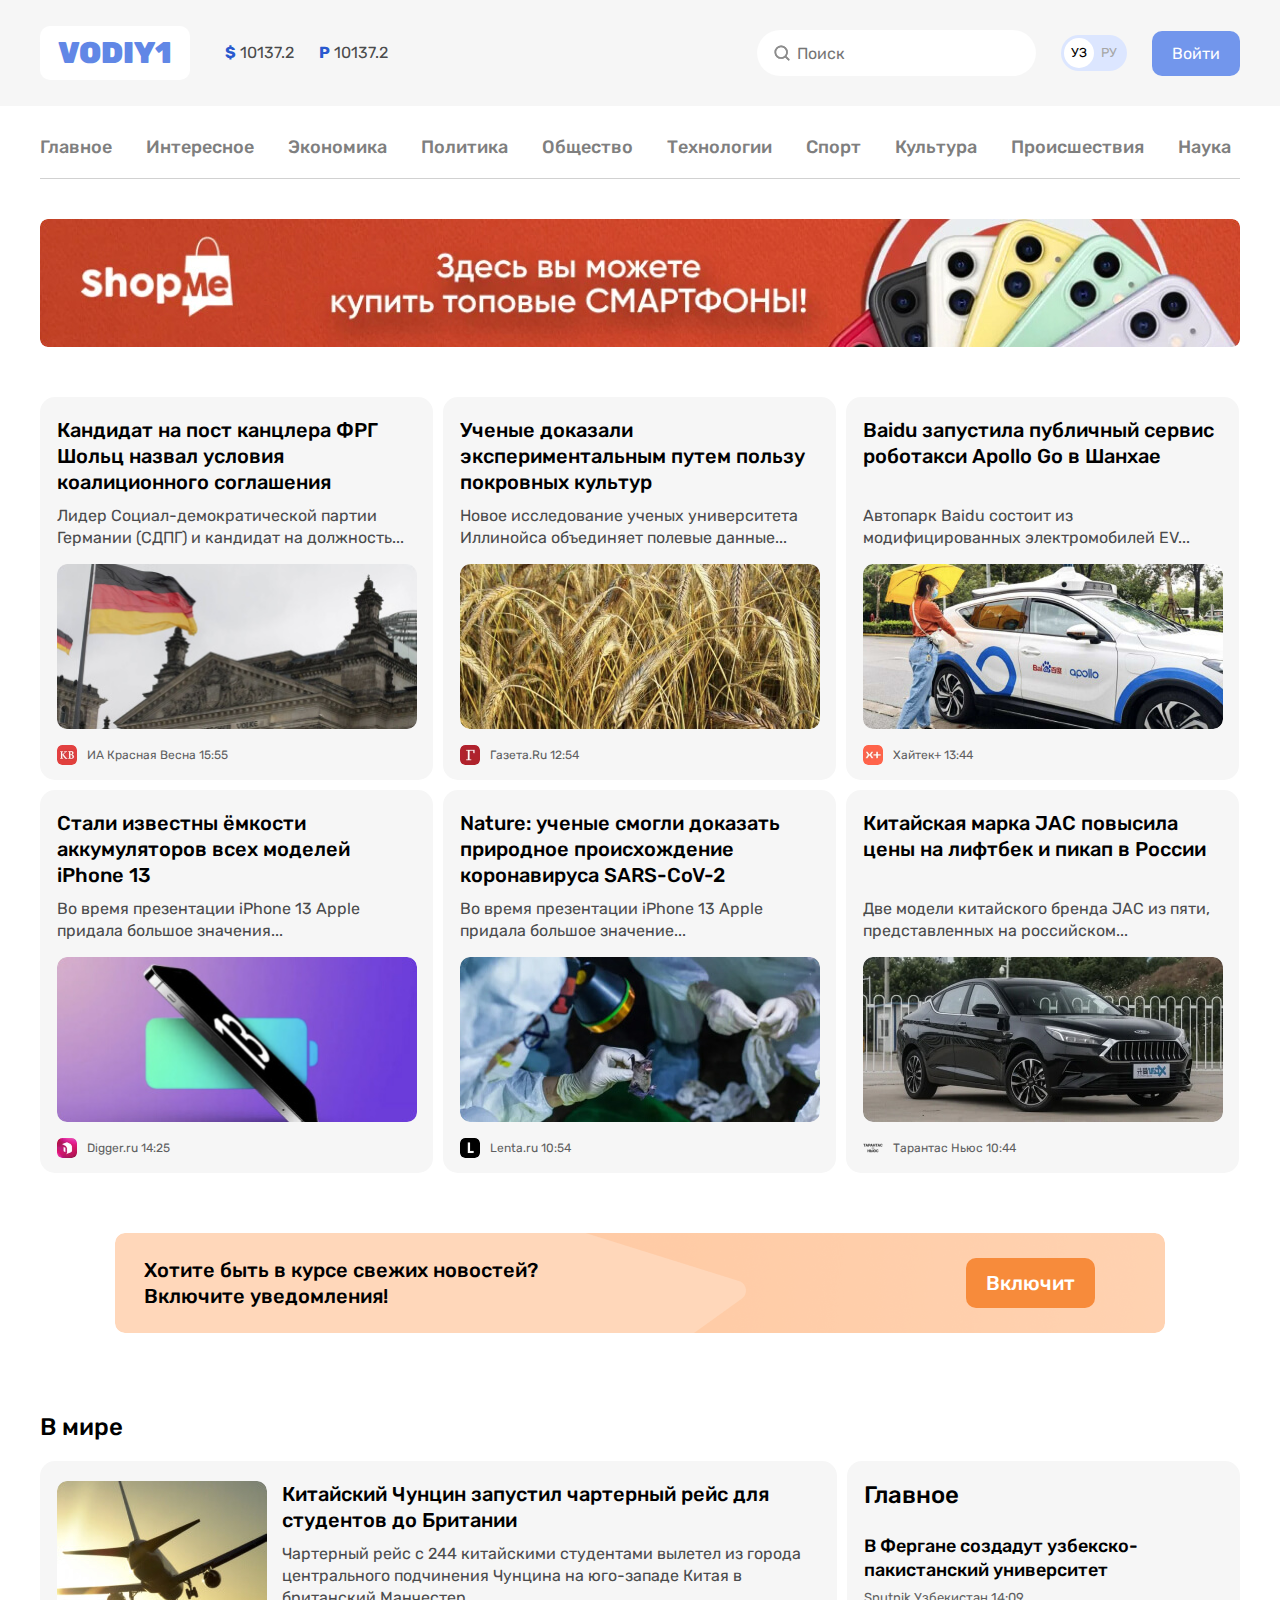
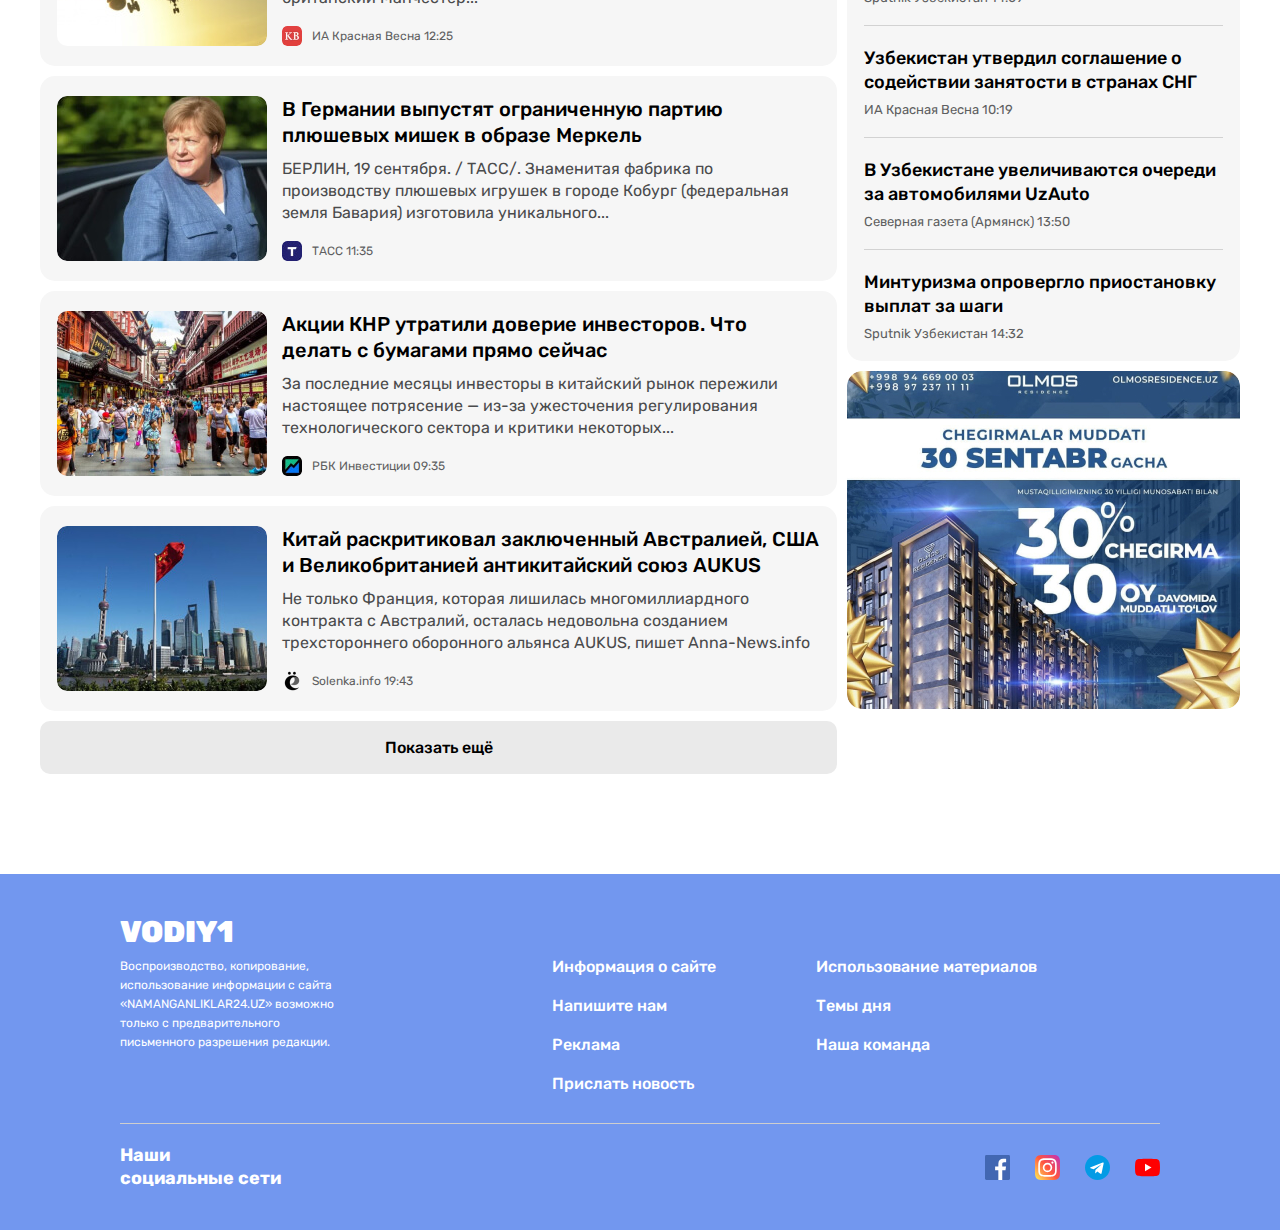
==== index.html @ a730995f "initil commit" ====
<!DOCTYPE html>
<html lang="ru">
<head>
  <meta charset="UTF-8">
  <meta http-equiv="X-UA-Compatible" content="IE=edge">
  <meta name="viewport" content="width=device-width, initial-scale=1.0">
  <title>Namanganliklar 24</title>

  <link rel="preconnect" href="https://fonts.googleapis.com">
  <link rel="preconnect" href="https://fonts.gstatic.com" crossorigin>
  <link href="https://fonts.googleapis.com/css2?family=Rubik:wght@400;500;700&display=swap" rel="stylesheet">

  <link rel="stylesheet" href="css/normalize.css">
  <link rel="stylesheet" href="css/main.css">
</head>
<body>

  <header class="sayt-header">
    <div class="sayt-header-top">
      <div class=" sayt-header-top-container container">
        <a class="header-logo-img" href="index.html">
          <h2 class="logo-text">V24</h2>
          <!-- <picture>
            <source srcset="https://picsum.photos/200/200" media="(min-width: 600px)">
            <img class="logo-img" src="images/logo.svg" alt="logo" width="264" height="28">
          </picture> -->
          <span class="logo-img">vodiy1</span>
          <!-- <img class="logo-img" src="images/logo.svg" alt="logo" width="264" height="28"> -->
        </a>
        <ul class="currens-rates">
          <li class="currency-rates-item">
            <b class="currens-rates-type">$</b>
            <span class="currens-rates-value">10137.2</span>
          </li>
          <li class="currency-rates-item">
            <b class="currens-rates-type">P</b>
            <span class="currens-rates-value">10137.2</span>
          </li>
        </ul>
        <!-- global-form -->
        <form class="global-search-form" action="https://echo.htmlacademy">
          <input class="global-search-form-input" type="search" name="search" placeholder="Поиск" aria-label="Поиск" required>
        </form>
        <!-- GLOBALSEARCH FORM -->
        <div class="lang-toggle">
          <a class="lang-toggle-link lang-toggle-link-active" href="#">УЗ</a>
          <a class="lang-toggle-link" href="#">РУ</a>
        </div>
        <a class="button button-primary" href="#" target="_blank">Войти</a>
        <button class="open-button js-open-button" type="button">
          <img class="menu-button" src="./images/menu-burger.svg" alt="icon menu-burger">
        </button>
      </div>
    </div>


    <div class="container">
      <!-- SITENAV -->
      <nav class="stenav">
        <ul class="sitenav-list">
          <li class="sitenav-item"><a class="sitenav-link" href="index.html">Главное</a></li>
          <li class="sitenav-item"><a class="sitenav-link" href="block.html">Интересное</a></li>
          <li class="sitenav-item"><a class="sitenav-link" href="block.html">Экономика</a></li>
          <li class="sitenav-item"><a class="sitenav-link" href="block.html">Политика</a></li>
          <li class="sitenav-item"><a class="sitenav-link" href="block.html">Общество</a></li>
          <li class="sitenav-item"><a class="sitenav-link" href="block.html">Технологии</a></li>
          <li class="sitenav-item"><a class="sitenav-link" href="block.html">Спорт</a></li>
          <li class="sitenav-item"><a class="sitenav-link" href="block.html">Культура</a></li>
          <li class="sitenav-item"><a class="sitenav-link" href="block.html">Происшествия</a></li>
          <li class="sitenav-item"><a class="sitenav-link" href="block.html">Наука</a></li>
        </ul>
      </nav>
      <aside class="site-header-banner">
        <a class="site-header-banner-link" href="#">
          <img class="site-header-banner-img" src="images/optimize1.jpg" alt="#" width="1200" height="128" srcset="images/optimize1.jpg 1x, images/optimize2.jpg 2x">
        </a>
      </aside>
    </div>
  </header>

  <main class="main-content">
    <div class="container">
      <!-- <h1>Namanganlilar 24</h1> -->

      <!-- TOP NEWS -->
      <section class="top-news">
        <div class="news-grid">
          <article class="news-grid-item article-card">
            <h3 class="article-card-title">
              <a href="" class="article-card-link">
                Кандидат на пост канцлера ФРГ Шольц назвал условия коалиционного соглашения
              </a>
            </h3>
            <p class="article-card-text">Лидер Социал-демократической партии Германии (СДПГ) и кандидат на должность...</p>
            <img class="article-card-img" src="images/bayroq.jpg" alt="bayroq" width="369" height="165" srcset="images/bayroq.jpg 1x, images/bayroq2x.jpg 2x">
            <footer class="article-card-footer">
              <img class="article-card-source-icon" src="images/kb.svg" alt="icon" width="20" height="20" srcset="images/kb.svg 1x, images/kb2x.svg 2x">
              <div class="article-card-source-time">
                <span class="article-card-source">ИА Красная Весна</span>
                <time datetime="2022-03-11T17:00">15:55</time>
              </div>
            </footer>
          </article>
          <article class="news-grid-item article-card">
            <h3 class="article-card-title">
              <a href="" class="article-card-link">
                Ученые доказали экспериментальным путем пользу покровных культур
              </a>
            </h3>
            <p class="article-card-text">Новое исследование ученых университета Иллинойса объединяет полевые данные... </p>
            <img class="article-card-img" src="images/bug'doy.jpg" alt=" " width="369" height="165" srcset="images/bug'doy.jpg 1x, images/bug'doy2x.jpg 2x">
            <footer class="article-card-footer">
              <img class="article-card-source-icon" src="images/g.svg" alt="icon" width="20" height="20" srcset="images/g.svg 1x, images/g2x.svg 2x">
              <div class="article-card-source-time">
                <span class="article-card-source">Газета.Ru</span>
                <time datetime="2022-03-11T17:00">12:54</time>
              </div>
            </footer>
          </article>
          <article class="news-grid-item article-card">
            <h3 class="article-card-title">
              <a href="" class="article-card-link">
                Baidu запустила публичный сервис роботакси Apollo Go в Шанхае
              </a>
            </h3>
            <p class="article-card-text">Автопарк Baidu состоит из модифицированных электромобилей EV... </p>
            <img class="article-card-img" src="images/soyabon.jpg" alt="bayroq" width="369" height="165" srcset="images/soyabon.jpg 1x, images/soyabon2x.jpg 2x">
            <footer class="article-card-footer">
              <img class="article-card-source-icon" src="images/x.svg" alt="icon" width="20" height="20" srcset="images/x.svg 1x, images/x2x.svg 2x">
              <div class="article-card-source-time">
                <span class="article-card-source">Хайтек+</span>
                <time datetime="2022-03-11T17:00">13:44</time>
              </div>
            </footer>
          </article>
          <article class="news-grid-item article-card">
            <h3 class="article-card-title">
              <a href="" class="article-card-link">
                Стали известны ёмкости аккумуляторов всех моделей iPhone 13
              </a>
            </h3>
            <p class="article-card-text">Во время презентации iPhone 13 Apple придала большое значения...</p>
            <img class="article-card-img" src="images/telefon.jpg" alt="bayroq" width="369" height="165" srcset="images/telefon.jpg 1x, images/telefon2x.jpg 2x">
            <footer class="article-card-footer">
              <img class="article-card-source-icon" src="images/logo-img.svg" alt="icon" width="20" height="20" srcset="images/logo-img.svg 1x, images/logo-img2x.svg 2x">
              <div class="article-card-source-time">
                <span class="article-card-source">Digger.ru</span>
                <time datetime="2022-03-11T17:00">14:25</time>
              </div>
            </footer>
          </article>
          <article class="news-grid-item article-card">
            <h3 class="article-card-title">
              <a href="" class="article-card-link">
                Nature: ученые смогли доказать природное происхождение коронавируса SARS-CoV-2
              </a>
            </h3>
            <p class="article-card-text">Во время презентации iPhone 13 Apple придала большое значение...</p>
            <img class="article-card-img" src="images/labarant.jpg" alt="bayroq" width="369" height="165" srcset="images/labarant.jpg 1x, images/labarant2x.jpg 2x">
            <footer class="article-card-footer">
              <img class="article-card-source-icon" src="images/l.svg" alt="icon" width="20" height="20" srcset="images/l.svg 1x, images/l2x.svg 2x">
              <div class="article-card-source-time">
                <span class="article-card-source">Lenta.ru</span>
                <time datetime="2022-03-11T17:00">10:54</time>
              </div>
            </footer>
          </article>
          <article class="news-grid-item article-card">
            <h3 class="article-card-title">
              <a href="" class="article-card-link">
                Китайская марка JAC повысила цены на лифтбек и пикап в России
              </a>
            </h3>
            <p class="article-card-text">Две модели китайского бренда JAC из пяти, представленных на российском...</p>
            <img class="article-card-img" src="images/mashina.jpg" alt="bayroq" width="369" height="165" srcset="images/mashina.jpg 1x, images/mashina2x.jpg 2x">
            <footer class="article-card-footer">
              <img class="article-card-source-icon" src="images/text.png" alt="icon" width="20" height="20">
              <div class="article-card-source-time">
                <span class="article-card-source">Тарантас Ньюс</span>
                <time datetime="2022-03-11T17:00">10:44</time>
              </div>
            </footer>
          </article>
        </div>
      </section>

      <!-- NOTIFICATION-CTA -->
      <section class="notification-cta">
        <div class="notification-cta-text">Хотите быть в курсе свежих новостей? Включите уведомления!
        </div>
        <button class="button button-orange" type="button">Включит</button>
      </section>

      <div class="layout-2-1">
        <div class="layout-2-1-main">
          <section class="global-news">
            <h2 class="global-news-heading">В мире</h2>
            <div class="news-list">
              <div class="news-list-item article-card-horizontal">
                <img class="article-card-horizontal-img" src="images/samalyot.jpg" alt="samalyot rasmi" width="210" height="165" srcset="images/samalyot.jpg 1x, images/samalyot2x.jpg 2x">
                <div class="article-card-horizontal-content">
                  <h3 class="article-card-horizontal-title"><a class="article-card-horizontal-link" href="#">Китайский Чунцин запустил чартерный рейс для студентов до Британии</a></h3>
                  <p class="article-card-horizontal-text">Чартерный рейс с 244 китайскими студентами вылетел из города центрального подчинения Чунцина на юго-западе Китая в британский Манчестер...</p>
                    <footer class="article-card-horizontal-footer">
                    <img class="article-card-horizontal-source-icon" src="images/kb.svg" alt="icon" width="20" height="20" srcset="images/kb.svg 1x, images/kb2x.svg 2x">
                    <div class="article-card-horizontal-source-time">
                      <span class="article-card-horizontal-source">ИА Красная Весна</span>
                      <time datetime="2022-03-11T17:00">12:25</time>
                    </div>
                  </footer>
                </div>
              </div>
              <div class="news-list-item article-card-horizontal">
                <img class="article-card-horizontal-img" src="images/prezident.jpg" alt="ayol rasmi" width="210" height="165" srcset="images/prezident.jpg 1x, images/prezident2x.jpg 2x">
                <div class="article-card-horizontal-content">
                  <h3 class="article-card-horizontal-title"><a class="article-card-horizontal-link" href="#">В Германии выпустят ограниченную партию плюшевых мишек в образе Меркель</a></h3>
                  <p class="article-card-horizontal-text">БЕРЛИН, 19 сентября. / ТАСС/. Знаменитая фабрика по производству плюшевых игрушек в городе Кобург (федеральная земля Бавария) изготовила уникального...</p>
                  <footer class="article-card-horizontal-footer">
                    <img class="article-card-horizontal-source-icon" src="images/t-icon.jpg" alt="icon" width="20" height="20" srcset="images/t-icon.jpg 1x, images/t-icon.jpg 2x">
                    <div class="article-card-horizontal-source-time">
                      <span class="article-card-horizontal-source">ТАСС</span>
                      <time datetime="2022-03-11T17:00">11:35</time>
                    </div>
                  </footer>
                </div>
              </div>
              <div class="news-list-item article-card-horizontal">
                <img class="article-card-horizontal-img" src="images/shaxar.jpg" alt="samalyot rasmi" width="210" height="165" srcset="images/shaxar.jpg 1x, images/shaxar2x.jpg 2x">
                <div class="article-card-horizontal-content">
                  <h3 class="article-card-horizontal-title"><a class="article-card-horizontal-link" href="#">Акции КНР утратили доверие инвесторов. Что делать с бумагами прямо сейчас</a></h3>
                  <p class="article-card-horizontal-text">За последние месяцы инвесторы в китайский рынок пережили настоящее потрясение — из-за ужесточения регулирования технологического сектора и критики некоторых...</p>
                  <footer class="article-card-horizontal-footer">
                    <img class="article-card-horizontal-source-icon" src="images/galareya.jpg" alt="icon" width="20" height="20" srcset="images/galareya.jpg 1x, images/galareya@2x.jpg 2x">
                    <div class="article-card-horizontal-source-time">
                      <span class="article-card-horizontal-source">РБК Инвестиции</span>
                      <time datetime="2022-03-11T17:00">09:35</time>
                    </div>
                  </footer>
                </div>
              </div>

              <div class="news-list-item article-card-horizontal">
                <img class="article-card-horizontal-img" src="images/fransiya.jpg" alt="samalyot rasmi" width="210" height="165" srcset="images/fransiya.jpg 1x, images/fransiya2x.jpg 2x">
                <div class="article-card-horizontal-content">
                  <h3 class="article-card-horizontal-title"><a class="article-card-horizontal-link" href="#">Китай раскритиковал заключенный Австралией, США и Великобританией антикитайский союз AUKUS</a></h3>
                  <p class="article-card-horizontal-text">Не только Франция, которая лишилась многомиллиардного контракта с Австралий, осталась недовольна созданием трехстороннего оборонного альянса AUKUS, пишет Anna-News.info</p>
                  <footer class="article-card-horizontal-footer">
                    <img class="article-card-horizontal-source-icon" src="images/e.png" alt="icon" width="20" height="20" srcset="images/e.png 1x, images/e@2x.png 2x">
                    <div class="article-card-horizontal-source-time">
                      <span class="article-card-horizontal-source">Solenka.info</span>
                      <time datetime="2022-03-11T17:00">19:43</time>
                    </div>
                  </footer>
                </div>
              </div>
              <a class="news-list-more-button button button-block" type="submit" href="block.html" target="_blank">Показать ещё</a>
            </div>
          </section>
        </div>

        <div class="layout-2-1-saytbar">
            <section class="saytbar-news-card">
            <h2 class="saytbar-news-card-heading">Главное</h2>
            <ul class="saytbar-news-card-list">
              <li class="saytbar-news-card-item">
                <h3 class="saytbar-news-card-title">
                  <a href="#" class="saytbar-news-card-link">В Фергане создадут узбекско-пакистанский университет</a>
                </h3>
                <div class="saytbar-news-card-source-time">
                  <span class="saytbar-news-card-source">Sputnik Узбекистан</span>
                  <time datetime="2022-03-11T17:00">14:09</time>
                </div>
              </li>
              <li class="saytbar-news-card-item">
                <h3 class="saytbar-news-card-title">
                  <a href="#" class="saytbar-news-card-link">Узбекистан утвердил соглашение о содействии занятости в странах СНГ</a>
                </h3>
                <div class="saytbar-news-card-source-time">
                  <span class="saytbar-news-card-source">ИА Красная Весна</span>
                  <time datetime="2022-03-11T17:00">10:19</time>
                </div>
              </li>
                <li class="saytbar-news-card-item">
                <h3 class="saytbar-news-card-title">
                  <a href="#" class="saytbar-news-card-link">В Узбекистане увеличиваются очереди за автомобилями UzAuto</a>
                </h3>
                <div class="saytbar-news-card-source-time">
                  <span class="saytbar-news-card-source">Северная газета (Армянск)</span>
                  <time datetime="2022-03-11T17:00">13:50</time>
                </div>
              </li>
                <li class="saytbar-news-card-item">
                <h3 class="saytbar-news-card-title">
                  <a href="#" class="saytbar-news-card-link">Минтуризма опровергло приостановку выплат за шаги</a>
                </h3>
                <div class="saytbar-news-card-source-time">
                  <span class="saytbar-news-card-source">Sputnik Узбекистан</span>
                  <time datetime="2022-03-11T17:00">14:32</time>
                </div>
              </li>
            </ul>
            </section>
            <a class="layout-chegirma-link" href="#"><img class="layout-chegirma-img" src="images/chegirma.jpg" alt="chegirma" width="393" height="338"></a>
        </div>
      </div>
    </div>
  </main>

  <!-- SITE-FOOTER -->
  <footer class="site-footer">
    <div class="container-footer">
      <a class="footer-logo-link" href="#">
        <span class="sayt-footer-logo">vodiy1</span>
        <!-- <img class="sayt-footer-logo" src="images/footer-logo.svg" alt="footer-logo" width="264" height="28"> -->
      </a>
      <div class="sayt-footer-top">
        <p class="sayt-footer-text">Воспроизводство, копирование, использование информации с сайта «NAMANGANLIKLAR24.UZ» возможно только с предварительного письменного разрешения редакции.
        </p>
        <ul class="sayt-footer-nav">
          <li class="sayt-footer-nav-child">
            <a class="sayt-footer-link" href="#">Информация о сайте</a>
            <a class="sayt-footer-link" href="input.html">Напишите нам</a>
            <a class="sayt-footer-link" href="#">Реклама</a>
            <a class="sayt-footer-link ozer-link" href="#">Прислать новость</a>
          </li>
          <li class="sayt-footer-nav-child">
            <a class="sayt-footer-link" href="#">Использование материалов</a>
            <a class="sayt-footer-link" href="#">Темы дня</a>
            <a class="sayt-footer-link" href="#">Наша команда</a>
          </li>
        </ul>
      </div>
      <div class="sayt-footer-bottom">
        <h3 class="sayt-footer-bottom-title">Наши социальные сети</h3>
        <ul class="sayt-card-footer-icon">
          <li class="sayt-footer-icon">
            <a class="sayt-footer-icon-link" href="#"><svg width="25" height="25" fill="none" xmlns="http://www.w3.org/2000/svg"><g clip-path="url(#a)"><path d="M23.62 0H1.379A1.38 1.38 0 0 0 0 1.38v22.241A1.38 1.38 0 0 0 1.38 25h22.24A1.38 1.38 0 0 0 25 23.62V1.379A1.38 1.38 0 0 0 23.62 0Z" fill="#4267B2"/><path d="M17.26 25v-9.668h3.26l.488-3.784h-3.747v-2.41c0-1.093.303-1.838 1.87-1.838h1.987V3.924c-.345-.046-1.531-.148-2.911-.148-2.88 0-4.853 1.757-4.853 4.987v2.785h-3.247v3.784h3.248V25h3.906Z" fill="#fff"/></g><defs><clipPath id="a"><path fill="#fff" d="M0 0h25v25H0z"/></clipPath></defs></svg></a>
          </li>
          <li class="sayt-footer-icon">
            <a class="sayt-footer-icon-link" href="#"><svg width="25" height="25" fill="none" xmlns="http://www.w3.org/2000/svg"><g clip-path="url(#a)"><path d="M1.562 1.701C-.402 3.741 0 5.91 0 12.495c0 5.469-.954 10.951 4.04 12.242 1.559.4 15.376.4 16.933-.002 2.079-.537 3.77-2.223 4.002-5.164.032-.41.032-13.734-.001-14.153C24.728 2.286 22.8.48 20.259.115 19.677.03 19.56.005 16.573 0 5.976.005 3.653-.466 1.563 1.701Z" fill="url(#b)"/><path d="M12.498 3.27c-3.782 0-7.374-.337-8.746 3.184-.567 1.454-.484 3.343-.484 6.047 0 2.373-.076 4.603.484 6.046 1.369 3.523 4.99 3.185 8.744 3.185 3.622 0 7.356.377 8.745-3.185.567-1.469.484-3.33.484-6.046 0-3.606.199-5.934-1.55-7.682-1.77-1.771-4.166-1.55-7.681-1.55h.004Zm-.827 1.663c7.89-.012 8.894-.89 8.34 11.295-.197 4.31-3.479 3.836-7.512 3.836-7.354 0-7.566-.21-7.566-7.567 0-7.443.584-7.56 6.738-7.566v.002Zm5.754 1.532a1.107 1.107 0 1 0 0 2.215 1.107 1.107 0 0 0 0-2.215ZM12.498 7.76a4.74 4.74 0 1 0 .001 9.48 4.74 4.74 0 0 0-.001-9.48Zm0 1.664c4.068 0 4.073 6.154 0 6.154-4.067 0-4.073-6.154 0-6.154Z" fill="#fff"/></g><defs><linearGradient id="b" x1="1.61" y1="23.403" x2="24.845" y2="3.294" gradientUnits="userSpaceOnUse"><stop stop-color="#FD5"/><stop offset=".5" stop-color="#FF543E"/><stop offset="1" stop-color="#C837AB"/></linearGradient><clipPath id="a"><path fill="#fff" d="M0 0h25v25H0z"/></clipPath></defs></svg></a>
          </li>
          <li class="sayt-footer-icon">
            <a class="sayt-footer-icon-link" href="#">
              <svg width="25" height="25" fill="none" xmlns="http://www.w3.org/2000/svg"><path d="M12.5 25C19.404 25 25 19.404 25 12.5S19.404 0 12.5 0 0 5.596 0 12.5 5.596 25 12.5 25Z" fill="#039BE5"/><path d="m5.72 12.23 12.052-4.648c.56-.202 1.048.137.866.983l.002-.001-2.053 9.667c-.152.686-.559.852-1.129.53l-3.125-2.304-1.507 1.452c-.167.167-.307.308-.63.308l.222-3.18 5.791-5.233c.252-.222-.056-.347-.388-.126l-7.158 4.506-3.085-.962c-.67-.213-.684-.67.142-.993Z" fill="#fff"/></svg>
            </a></li>
          <li class="sayt-footer-icon">
            <a class="sayt-footer-icon-link" href="#">
              <svg width="25" height="25" fill="none" xmlns="http://www.w3.org/2000/svg"><path d="M24.485 6.499a3.132 3.132 0 0 0-2.203-2.204C20.325 3.76 12.5 3.76 12.5 3.76s-7.825 0-9.782.515A3.196 3.196 0 0 0 .515 6.499C0 8.455 0 12.512 0 12.512s0 4.077.515 6.013a3.133 3.133 0 0 0 2.203 2.203c1.977.536 9.782.536 9.782.536s7.825 0 9.782-.515a3.132 3.132 0 0 0 2.203-2.203C25 16.588 25 12.532 25 12.532s.02-4.077-.515-6.033Z" fill="red"/><path d="m10.004 16.26 6.507-3.747-6.507-3.748v7.495Z" fill="#fff"/></svg>
            </a></li>
        </ul>
      </div>
    </div>
  </footer>

  <!-- MODAL -->
  <section class="modal" id="site-modal-dialog">
    <div class="modal-dialog">
      <div class="modal-content">
        <h2 class="visualy-headen">Хотите быть в курсе свежих новостей?<br>Включите уведомления!</h2>
        <button class="close-button js-close-button">
          <img class="close-button-img" src="images/close.svg" alt="" width="24" height="24">
        </button>
        <p class="modal-text">Хотите быть в курсе свежих новостей?<br>Включите уведомления</p>
        <div class="button-block">
          <button class="button button-orange">Включит</button>
        </div>
      </div>
    </div>
  </section>

  <!-- JS STYLES -->
  <script src="js/main.js"></script>
</body>
</html>
---- css/main.css ----
*:focus {
  outline: 2px dashed #7296EC;
  outline-offset: 3px;
}

html{
  height: 100%;
}

body{
  display: flex;
  flex-direction: column;
  height: 100%;
  padding: 0;
  box-sizing: border-box;
  margin: 0;
  font-family: "Rubik", "Arial", sans-serif;
  font-size: 16px;
  line-height: 22px;
  background-color: #fff;
  color: #4a4b4c;
}

.visualy-headen {
  position: absolute;
  width: 1px;
  height: 1px;
  margin: -1px;
  border: 0;
  padding: 0;
  clip: calc(0 0 0 0);
  overflow: hidden;
}

a {
  display: inline-block;
  text-decoration: none;
}

.button{
  display: inline-block;
  font-size: 16px;
  line-height: normal;
  padding: 13px 20px;
  border-radius: 10px;
  border: 0;
  text-decoration: none;
  text-align: center;
  cursor: pointer;
}

.button:hover{
  opacity: 0.8;
}

.button:active{
  opacity: 0.6;
}

.container{
  width: 100%;
  max-width: 1240px;
  padding-left: 20px;
  padding-right: 20px;
  box-sizing: border-box;
  margin-left: auto;
  margin-right: auto;
}

.sayt-header-top {
  margin-bottom: 10px;
  padding-top: 30px;
  padding-bottom: 30px;
  background-color: #f6f6f6;
}

.sayt-header-top-container {
  display: flex;
  flex-wrap: wrap;
  align-items: center;
}

.header-logo-img{
  margin-right: 35px;
}

.logo-text {
  display: none;
  margin: 0;
  font-size: 30px;
  line-height: 1.2;
  color: rgb(97, 135, 230);
}
.logo-img {
  /* display: none; */
  margin: 0;
  text-transform: uppercase;
  font-weight: 900;
  padding: 9px 18px;
  background-color: white;
  border-radius: 10px;
  font-size: 30px;
  line-height: 1.2;
  color: rgb(97, 135, 230);
}

.logo-img:hover{
  opacity: 0.8;
}

.logo-img:active{
  opacity: 0.6;
}

.currens-rates {
  display: flex;
  padding: 0;
  margin: 0;
  margin-right: auto;
  align-items: center;
  list-style-type: none;
  white-space: nowrap;
}

.currens-rates-type {
  color: #2959ce;
}

.currency-rates-item:not(:last-child){
  margin-right: 25px;
}

/* GLOBAL-SEARCH-FORM */

.global-search-form{
  margin-right: 25px;
}

.global-search-form-input{
  padding-top: 15px;
  padding-left: 40px;
  padding-right: 20px;
  padding-bottom: 13px;
  border-radius: 60px;
  border: 0;
  background-color: #fff;
  background-image: url(../images/search-form.svg);
  background-size: 20 20;
  background-repeat: no-repeat;
  background-position: 15px center;
}

.lang-toggle {
  display: flex;
  padding: 3px;
  margin-right: 25px;
  border-radius: 39px;
  background-color: #dce6ff;

}

.lang-toggle-link {
  text-decoration: none;
  width: 30px;
  height: 30px;
  font-size: 13px;
  line-height: 30px;
  text-align: center;
  border-radius: 50%;
  color:#a6a6a6;
}


.lang-toggle-link-active {
  color: #000;
  background-color: #fff;
}

.button-primary {
  color: #fff;
  background-color: #7296EC;
}

.open-button{
  display: none;
  margin-left: 16px;
  border: 0;
  background-color: transparent;
}

.menu-button{
  width: 35px;
  height: 35px;
}



.sayt-header-top {
  display: flex;
  flex-wrap: nowrap;
}

.stenav {
  font-size: 18px;
  line-height: normal;
  font-weight: 500;
  margin-bottom: 40px;
  padding-top: 20px;
  padding-bottom: 20px;
  border-bottom: 1px solid #d1d1d1;
}

.sitenav-list {
  display: flex;
  flex-wrap: wrap;
  align-items: center;
  margin: 0;
  padding: 0;
  list-style-type: none;
}

.sitenav-item:not(:last-child){
  margin-right: 34px;
}

.sitenav-link {
  display: block;
  color: #7F7F7F;
  text-decoration: none;
}

.sitenav-link:hover{
  color: #7296EC;
}

.sitenav-link:active{
  opacity: 0.6;
}

.site-header-banner-link{
  display: flex;
}

.site-header-banner-link:hover{
  opacity: 0.8;
}

.site-header-banner-link:active{
  opacity: 0.6;
}

.site-header-banner-img{
  display: inline-block;
  width: 100%;
  border-radius: 8px;
  object-fit: inherit;
}

.site-header-banner {
  width: 100%;
  max-width: 1240px;
}


/* MAIN CONTENT */

.main-contact{
  flex-grow: 1;
}

.news-container{
  display: flex;
  align-items: flex-start;
  justify-content: space-between;
  margin-bottom: 100px;
}

.site-hero-form {
  width: 696px;
  margin: 0;
  padding: 0;
}

.site-hero-form div{
  margin: 0;
  padding: 0;
  display: flex;
}

.site-contact-title {
  color: #000;
  font-size: 24px;
  line-height: 28px;
  font-weight: 500;
  margin-top: 0;
  margin-bottom: 20px;
}

.site-contact-input {
  width: 50%;
  padding: 18px 20px;
  border-radius: 10px;
  box-sizing: border-box;
  border: 1px solid rgba(0, 0, 0, 0.2);
  margin-bottom: 10px;
  margin-right: 10px;
}

.site-contact-input:nth-child(2){
  margin-right: 0;
}

.site-contact-form{
  width: 696px;
}

.site-contact-form-widht {
  width: 100%;
  padding: 18px 20px;
  margin-bottom: 10px;
  box-sizing: border-box;
  border: 1px solid rgba(0, 0, 0, 0.2);
  border-radius: 10px;
}

.site-contact-textarea {
  width: 100%;
  max-width: 696px;
  min-height: 180px;
  padding: 18px 20px;
  box-sizing: border-box;
  border: 1px solid rgba(0, 0, 0, 0.2);
  border-radius: 10px;
  margin-bottom: 20px;
  resize: vertical;
}

.site-contact-textarea::placeholder {
  font-family: "Rubik", "Arial", sans-serif ;
}

.site-contact-button {
  display: block;
  margin-left: auto;
  padding: 17px 30px;
  border: 0;
  border-radius: 10px;
  color: #fff;
  background-color: #7297EF;
}

.site-contact-list {
  width: 494px;
  /* margin: 0; */
  padding: 40px 25px;
  box-sizing: border-box;
  list-style-type: none;
  border-radius: 10px;
  color: #000;
  background-color: #f6f6f6;
}

.hero-pero{
  display: flex;
}

.site-contact-item-title {
  margin: 0;
  margin-bottom: 7px;
  font-size: 20px;
  line-height: 24px;
  font-weight: 500;
}

.site-contact-really-link:not(:last-child){
  color: #2959ce;
}

.site-contact-really-link:not(:last-child):hover{
  opacity: 0.8;
}

.site-contact-really-link:not(:last-child):active{
  opacity: 0.6;
}


.site-hero-content-child{
  box-sizing: border-box;
}

.site-contact-content {
  color: #000;
}

.site-contact-content-title {
  margin-top: 0;
  margin-bottom: 7px;
  Font-size: 20px;
  Line-height: 24px;
  font-weight: 500;

}

.site-contact-content-gmail {
  Font-size: 16px;
  Line-height: 19px;
  margin-top: 0;
  margin-bottom: 20px;
}

.site-contact-hr{
  border: 0;
  height: 1px;
  background-color: #D2D2D2;
  margin-top: 20px;
  margin-bottom: 20px;
}


/* NEWS-GRID */

.news-grid {
  display: flex;
  flex-wrap: wrap;
  margin-right: -10px;
  margin-bottom: -10px;
  padding-top: 50px;
}

.news-grid-item {
  width: 393px;
  margin-bottom: 10px;
  margin-right: 10px;
}

.article-card{
  display: flex;
  flex-direction: column;
  padding: 20px 17px 15px;
  box-sizing: border-box;
  border-radius: 15px;
  background-color: #f6f6f6;
}

.article-card-title {
  margin-top: 0;
  font-size: 20px;
  line-height: 26px;
  font-weight: 500;
  margin-bottom: 10px;
}

.article-card-link {
  display: inline-block;
  color: #000;
  text-decoration: none;
}

.article-card-link:hover{
  color: #7296EC;
}

.article-card-link:active{
  opacity: 0.6;
}

.article-card-text {
  margin-top: auto;
  margin-bottom: 15px;
}

.article-card-img{
  display: block;
  width: 360px;
  height: 165px;
  margin-bottom: 16px;
  border-radius: 10px;
  object-fit: cover;
}

.article-card-footer {
  display: flex;
  align-items: center;

}

.article-card-source-icon {
  width: 20px;
  height: 20px;
  margin-right: 10px;
  border-radius: 5px;
}

.article-card-source-time {
  font-size: 12px;
  line-height: normal;
  color: #5E5F61;
}


/* NOTIFICATION-CTA */

.notification-cta {
  display: flex;
  margin: 60px 75px;
  padding: 24px 70px 24px 29px;
  border-radius: 10px;
  background-image: url(../images/bakcground.svg);
  background-position: center center;
  background-repeat: no-repeat;
  background-size: cover;
  justify-content: space-between;
  align-items: center;
}

.notification-cta-text {
  max-width: 404px;
  color: #000000;
  font-size: 20px;
  line-height: 26px;
  font-weight: 500;
  margin-right: 10px;
  }

.button-orange {
  Font-size: 20px;
  font-weight: 500;
  Line-height: 24px;
  color: #fff;
  background-color: #f78b3b;
  text-align: center;
}


/* GLOBAL-NEWS */

.global-news-heading{
  Font-size: 24px;
  Line-height: 28px;
  font-weight: 500;
  color: #000;
}

.global-news-heading-block{
  margin-top: 50px;
  margin-bottom: 20px;
}

.news-list{
  display: flex;
      flex-direction: column;
}

.news-list-item:not(:last-child) {
  margin-bottom: 10px;
}

.article-card-horizontal {
  display: flex;
  align-items: flex-start;
  padding: 20px 17px;
  border-radius: 15px;
  background-color: #F6F6F6;
}

.article-card-horizontal-img {
  width: 210px;
  height: 165px;
  object-fit: cover;
  margin-right: 15px;
  border-radius: 10px;
}

.article-card-horizontal-content {
  flex-grow: 1;
}
.article-card-horizontal-title {
  margin-top: 0;
  margin-bottom: 10px;
  font-weight: 500;
}
.article-card-horizontal-link {
  display: inline-block;
  color: #000;
  text-decoration: none;
  font-size: 20px;
  line-height: 26px;
}

.article-card-horizontal-link:hover{
  color: #7296ec;
}

.article-card-horizontal-link:active{
  opacity: 0.6;
}

.article-card-horizontal-text {
  Font-size: 16px;
  Line-height: 22px;
  margin-top: 0;
  margin-bottom: 17px;
}

.article-card-horizontal-footer {
  display: flex;
  align-items: center;
}

.article-card-horizontal-source-icon {
  width: 20px;
  height: 20px;
  margin-right: 10px;
  object-fit: cover;
  border-radius: 5px;
}

.article-card-horizontal-source-time {
  font-size: 12px;
  line-height: normal;
  color: #5E5F61;
}

.news-list-more-button{
  display: inline-block;
  padding: 17px;
  box-sizing: border-box;
  margin-bottom: 100px;
  Font-size: 16px;
  Line-height: 19px;
  font-weight: 500;
  color: #000;
  background-color: #EAEAEA;
}


/* LAYAUT */
.layout-2-1{
  display: flex;
  align-items: flex-start;
}

.layout-2-1-main{
  width: 797px;
  margin-right: 10px;
}

.layout-2-1-saytbar{
  margin-top: 68px;
  width: 393px;
}

.layout-2-1-saytbar-two{
  margin-top: 48px;
}

.saytbar-news-card {
  border-radius: 15px;
  padding: 20px 17px;
  margin-bottom: 10px;
  background-color: #f6f6f6;
}

.saytbar-news-card-two{
  margin-top: 50px;
}

.saytbar-news-card-heading {
  Font-size: 24px;
  Line-height: 28px;
  font-weight: 500;
  margin-top: 0;
  margin-bottom: 25px;
  color: #000;
}

.saytbar-news-card-list {
  padding: 0;
  margin: 0;
  list-style-type: none;
}
.saytbar-news-card-item {
  padding-top: 20px;
  padding-bottom: 20px;
}

.saytbar-news-card-item:first-child{
  padding-top: 0;
}

.saytbar-news-card-item:last-child{
  padding-bottom: 0;
}

.saytbar-news-card-item:not(:last-child){
  border-bottom: 1px solid #d2d2d2;
}

.saytbar-news-card-title {
  font-size: 18px;
  line-height: 24px;
  font-weight: 500;
  margin-top: 0;
  margin-bottom: 8px;
}

.saytbar-news-card-link {
  display: inline-block;
  color: #000;
  text-decoration: none;
}

.saytbar-news-card-link:hover{
  color: #7296ec;
}

.saytbar-news-card-link:active{
  opacity: 0.6;
}

.saytbar-news-card-source-time {
  Font-size: 13px;
  Line-height: 15px;
  font-weight: 400;
  color: #5E5F61;
}

.layout-chegirma-img{
  display: flex;
  border-radius: 15px;
}


/* SAYT FOOTER */
.sayt-footer-link:focus{
  outline: 2px dashed #fff ;
  outline-offset: 3px;

}

.site-footer {
  padding-top: 40px;
  padding-bottom: 40px;
  border-top: 40px;
  color: #fff;
  background-color: #7297EF;
}

.container-footer{
  max-width: 1040px;
  padding-left: 20px;
  padding-right: 20px;
  margin-left: auto;
  margin-right: auto;
}

.footer-logo-link{
  margin-bottom: 15px;
}

.footer-logo-link:focus{
  outline: 2px dashed #fff;
  outline-offset: 3px;
}

.sayt-footer-logo{
  display: flex;
  width: 264px;
  height: 28px;
  margin: 0;
  text-transform: uppercase;
  font-weight: 900;
  /* background-color: white; */
  color: white;
  border-radius: 10px;
  font-size: 30px;
  line-height: 1.2;
}

.sayt-footer-logo:hover{
  opacity: 0.8;
}

.sayt-footer-logo:active{
  opacity: 0.6;
}

.sayt-footer-top {
  display: flex;
  margin-bottom: 20px;
  border-bottom: 1px solid #CECECE;
}

.sayt-footer-text {
  Font-size: 12px;
  Line-height: 19px;
  font-weight: 400;
  width: 229px;
  margin: 0;
  margin-right: 203px;
}

.sayt-footer-nav {
  display: flex;
  padding: 0;
  margin: 0;
  list-style-type: none;
  Font-size: 16px;
  Line-height: 19px;
  font-weight: 500;
}

.sayt-footer-nav-child {
  margin-right: 100px;
}

.sayt-footer-nav-child:last-child{
  margin-right: 0;
}

.sayt-footer-link {
  margin-bottom: 20px;
  display: block;
  color: #fff;
  text-decoration: none;
}

.sayt-footer-link:hover{
  opacity: 0.8;
}

.sayt-footer-link:active{
  opacity: 0.6;
}

.ozer-link{
  margin-bottom: 30px;
}

.sayt-footer-bottom {
  display: flex;
  align-items: center;
}

.sayt-footer-bottom-title {
  max-width: 161px;
  Font-size: 18px;
  Line-height: 23px;
  margin: 0;
  padding: 0;
}

.sayt-card-footer-icon {
  list-style-type: none;
  display: flex;
  margin: 0;
  margin-left: auto;
  padding: 0;
}

.sayt-footer-icon {
  margin-right: 25px;
}

.sayt-footer-icon:hover{
  opacity: 0.8;
}

.sayt-footer-icon:active{
  opacity: 0.6;
}

.sayt-footer-icon:last-child{
  margin-right: 0;
}

.sayt-footer-icon-link{
  display: flex;
}

.sayt-footer-icon-link:focus {
  outline: 2px dashed #fff ;
  outline-offset: 3px;
}



/* MODAL */

.modal {
  position: fixed;
  z-index: 9999;
  display: none;
  top: 0;
  left: 0;
  width: 100%;
  height: 100%;
  background-color: rgba(0, 0, 0, 0.4);
}

.modal-open {
  display: block;
}

.modal-dialog {
  width: 100%;
  max-width: 850px;
  margin-left: auto;
  margin-right: auto;
}

.modal-content {
  margin-top: 200px;
  padding: 50px;
  border-radius: 20px;
  background-color: #fff;
  position: relative;
}


.close-button {
  padding: 0;
  width: 24px;
  height: 24px;
  position: absolute;
  top: 25px;
  right: 25px;
  border: 0;
  background-color: transparent;
}

.close-button-img {
  display: block;
  width: 24px;
  height: 24px;
  cursor: pointer;
}

.modal-text {
  text-align: center;
  margin-top: 0;
  margin-bottom: 25px;
  font-size: 26px;
  line-height: 34px;
  font-weight: 500;
  color: #000;
}

.button-block {
  align-content: center;
  text-align: center;
  justify-content: center;
}


@media only screen and (max-width: 1240px) {
  .news-grid-item {
    width: calc(100% / 3 - 10px);
  }

  .article-card-img {
    width: 100%;
  }

  /* CONTACT */
  .site-contact-form {
    margin-right: 10px;
  }
}

@media only screen and (max-width: 1000px) {
  .sayt-header-top {
    padding-bottom: 15px;
  }

  .sayt-header-top-container {
    display: flex;
    align-items: center;
  }

  .lang-toggle {
    margin-left: auto;
  }

  .currens-rates {
    width: 50%;
    order: 1;
    margin-right: 0;
  }

  .global-search-form {
    order: 1;
    width: 50%;
    margin-top: 15px;
    margin-bottom: 15px;
    flex-shrink: 0;
    margin-right: 0;
  }

  .global-search-form-input {
    width: 100%;
  }

  .news-grid-item {
    width: calc(50% - 10px);
  }

  .news-grid-item:nth-child(2n) {
    margin-right: 0;
  }

  .notification-cta {
    max-width: 100%;
    margin-left: 0;
    margin-right: 0;
  }

  .layout-2-1 {
    flex-direction: column;
  }

  .layout-2-1-main {
    width: 100%;
    margin-right: 0;
  }

  .news-list-more-button {
    margin-bottom: 70px;
  }

  .layout-2-1-saytbar {
    width: 100%;
    margin-top: 0;
  }

  .layout-chegirma-link {
    width: 100%;
  }

  .layout-chegirma-img {
    width: 100%;
    object-fit: cover;
    margin-bottom: 70px;
  }

  .sayt-footer-text {
    margin-right: 100px;
  }

  .sayt-footer-nav {
    margin-left: auto;
  }

  /* CONTACT */
  .hero-pero {
    display: block;
  }
  .site-contact-input {
    width: 100%;
    margin-right: 0;
  }
}

@media only screen and (max-width: 1870px) {
  .modal-dialog {
    width: calc(100% - 40px);
  }
}

@media only screen and (max-width: 800px) {
  .notification-cta {
    padding: 25px;
    margin: 50px 0;
  }

  /* CONTACT */
  .news-container {
    display: block;
  }

  .site-contact-form {
    width: 100%;
    margin-right: 0;
    margin-bottom: 40px;
  }

  .site-contact-textarea {
    max-width: 100%;
  }

  .site-contact-list {
    width: 100%;
  }
}
@media only screen and (max-width: 700px) {
  .article-card-horizontal-img {
    width: 200px;
  }

  .sayt-footer-top {
    display: block;
  }

  .sayt-footer-text {
    width: 100%;
    margin-right: 0;
    margin-bottom: 20px;
  }

  .layout-chegirma-img {
    margin-bottom: 60px;
  }

}


@media only screen and (max-width: 650px) {
  .notification-cta {
    flex-direction: column;
    align-items: flex-start;
    margin: 40px 0;
  }

  .notification-cta-text {
    margin-bottom: 16px;
    margin-right: 0;
  }

  .button-orange {
    display: flex;
    font-size: 18px;
    margin-left: auto;
    align-items: flex-end;
  }

  .article-card-horizontal-img {
    width: 190px;
  }

  .layout-chegirma-img {
    margin-bottom: 50px;
  }
}

@media only screen and (max-width: 600px) {
  .news-grid {
    margin-right: 0;
  }

  .news-grid-item {
    width: 100%;
    margin-right: 0;
  }

  .notification-cta {
    margin-top: 40px;
    margin-bottom: 40px;
  }

  .button-orange {
    display: block;
    width: 100%;
    text-align: center;
  }

  .article-card {
    border-radius: 10px;
  }

  .article-card-img {
    border-radius: 6px;
  }

  .article-card-horizontal {
    display: block;
  }

  .article-card-horizontal-img {
    display: block;
    width: 100%;
    margin-right: 0;
    margin-bottom: 16px;
    border-radius: 6px;
  }

  .modal-content {
    padding: 40px;
  }

  .news-container {
    margin-bottom: 80px;
  }
}

@media only screen and (max-width: 567px) {
  .site-header-open .sayt-header-top::before {
    position: fixed;
    top: 0;
    left: 0;
    content: "";
    width: 100%;
    height: 100%;
    background-color: rgba(255, 255, 255, 0.9);
    z-index: 50;
  }

  .header-logo-img {
    margin-right: 15px;
  }

  .open-button {
    display: block;
    z-index: 51;
  }

  .lang-toggle {
    display: none;
  }

  .global-news-heading {
    margin-top: 35px;
    margin-bottom: 15px;
  }

  .site-header-banner {
    padding-top: 15px;
  }

  .site-header-open .lang-toggle {
    display: block;
    position: absolute;
    top: 34px;
    left: 20px;
    z-index: 51;
  }

  .currens-rates {
    display: none;
  }

  .site-header-open .currens-rates {
    display: flex;
    width: calc(100% - 40px);
    position: absolute;
    top: 90px;
    left: 20px;
    z-index: 51;
  }

  .global-search-form {
    display: none;
  }

  .site-header-open .global-search-form {
    position: absolute;
    top: 115px;
    left: 20px;
    z-index: 51;
    display: flex;
    width: calc(100% - 40px);
  }

  .global-search-form-input {
    border: 1px solid rgb(0, 0, 0, 0.4);
    border-radius: 15px;
  }

  .stenav {
    display: none;
  }

    .sitenav-list {
    flex-wrap: wrap;
  }

  .site-header-open .stenav {
    position: absolute;
    top: 175px;
    left: 20px;
    z-index: 51;
    display: flex;
    flex-direction: column;
    height: 100%;
    width: calc(100% - 40px);
    flex-grow: 1;
    overflow: auto;
  }

  .article-card-horizontal {
    padding: 15px 12px;
    border-radius: 10px;
  }

  .notification-cta {
    border-radius: 8px;
    margin: 30px 0;
  }

  .button-primary {
    margin-left: auto;
  }

  .sitenav-item:not(:last-child) {
    margin-right: 0;
  }

  .sitenav-item:not(:nth-child(2n)) {
    margin-right: 10px;
  }

  .sitenav-item {
    width: calc(50% - 5px);
  }

  .sitenav-link {
    margin-bottom: 10px;
  }

  .site-header-banner {
    padding-top: 30px;
  }

  .news-grid {
    padding-top: 40px;
  }

  /* CONTACT */
  .site-contact-title {
    margin-top: 40px;
    font-size: 22px;
  }

  .site-contact-button {
    width: 100%;
  }
}

@media only screen and (max-width: 500px) {
  .logo-img {
    width: 220px;
    height: 22px;
  }

  .button-primary {
    padding: 10px 14px;
  }

  .menu-button {
    width: 30px;
    height: 30px;
  }

  .site-footer {
    padding-top: 30px;
    padding-bottom: 30px;
  }

  .notification-cta {
    padding: 20px;
  }

  .notification-cta-text {
    font-size: 18px;
    line-height: 1.2;
  }

  .modal-content {
    padding: 35px;
  }

  .modal-text {
    font-size: 22px;
    line-height: 1.2;
  }

  .layout-chegirma-img {
    margin-bottom: 40px;
  }

  .news-container {
    margin-bottom: 60px;
  }

  /* .button-block {
    margin-bottom: 60px;
  } */
}

@media only screen and (max-width: 450px) {
  .logo-text {
    display: block;
  }

  .logo-img {
    display: none;
  }

  .sayt-footer-nav {
    display: block;
  }

  .sayt-footer-nav-child {
    margin-right: 0;
  }

  .site-contact-title {
    margin-top: 25px;
  }

  .ozer-link {
    margin-bottom: 20px;
  }

  .sayt-footer-bottom{
    flex-direction: column;
    align-items: flex-start;
  }

  .sayt-footer-bottom-title {
    width: 100%;
    max-width: 100%;
    margin-bottom: 16px;
  }

  .sayt-card-footer-icon {
    margin-left: 0;
  }

  .modal-content {
    padding: 40px 30px 30px 30px;
  }

  .modal-text {
    font-size: 20px;
    line-height: 1.2;
  }

  .button-orange {
    font-size: 16px;
    line-height: 1.2;
    padding: 10px 16px;
    border-radius: 7px;
  }
}

@media only screen and (max-width: 400px) {
  .global-news-heading {
    margin-top: 25px;
    margin-bottom: 10px;
    font-size: 22px;
    line-height: 1.2;
  }

  .site-header-banner {
    padding-top: 18px;
  }

  .news-grid {
    padding-top: 30px;
  }

  .site-header-banner-img {
    height: 100px;
  }
}

@media only screen and (max-width: 350px) {
  .sitenav-list {
    display: block;
  }

  .sitenav-link {
    width: 100%;
  }

  .site-header-banner-img {
    height: 90px;
  }

  .article-card-title,
  .article-card-horizontal-link {
    font-size: 18px;
    line-height: 1.2;
  }

  .article-card-text,
  .article-card-horizontal-link {
    font-size: 15px;
    line-height: 1.2;
  }

  .news-container {
    margin-bottom: 40px;
  }

  .site-contact-list {
    padding: 30px 15px;
  }

  .site-contact-item-title {
    font-size: 16px;
    line-height: 1.2;
  }

  .site-contact-hr {
    margin-top: 15px;
    margin-bottom: 15px;
  }

  .sayt-footer-logo {
    width: 240px;
  }

  .sayt-footer-link {
    margin-bottom: 15px;
    font-size: 14px;
    line-height: 1.2;
  }

  .sayt-footer-bottom-title {
    font-size: 16px;
    line-height: 1.2;
  }

  .site-contact-button {
    padding: 14px 26px;
  }

  .button-block {
    margin-bottom: 40px;
  }

  .button-primary {
    padding: 8px 12px;
    border-radius: 5px;
    font-size: 12px;
    line-height: 1.2;
  }

  .menu-button {
    width: 25px;
    height: 25px;
  }
}
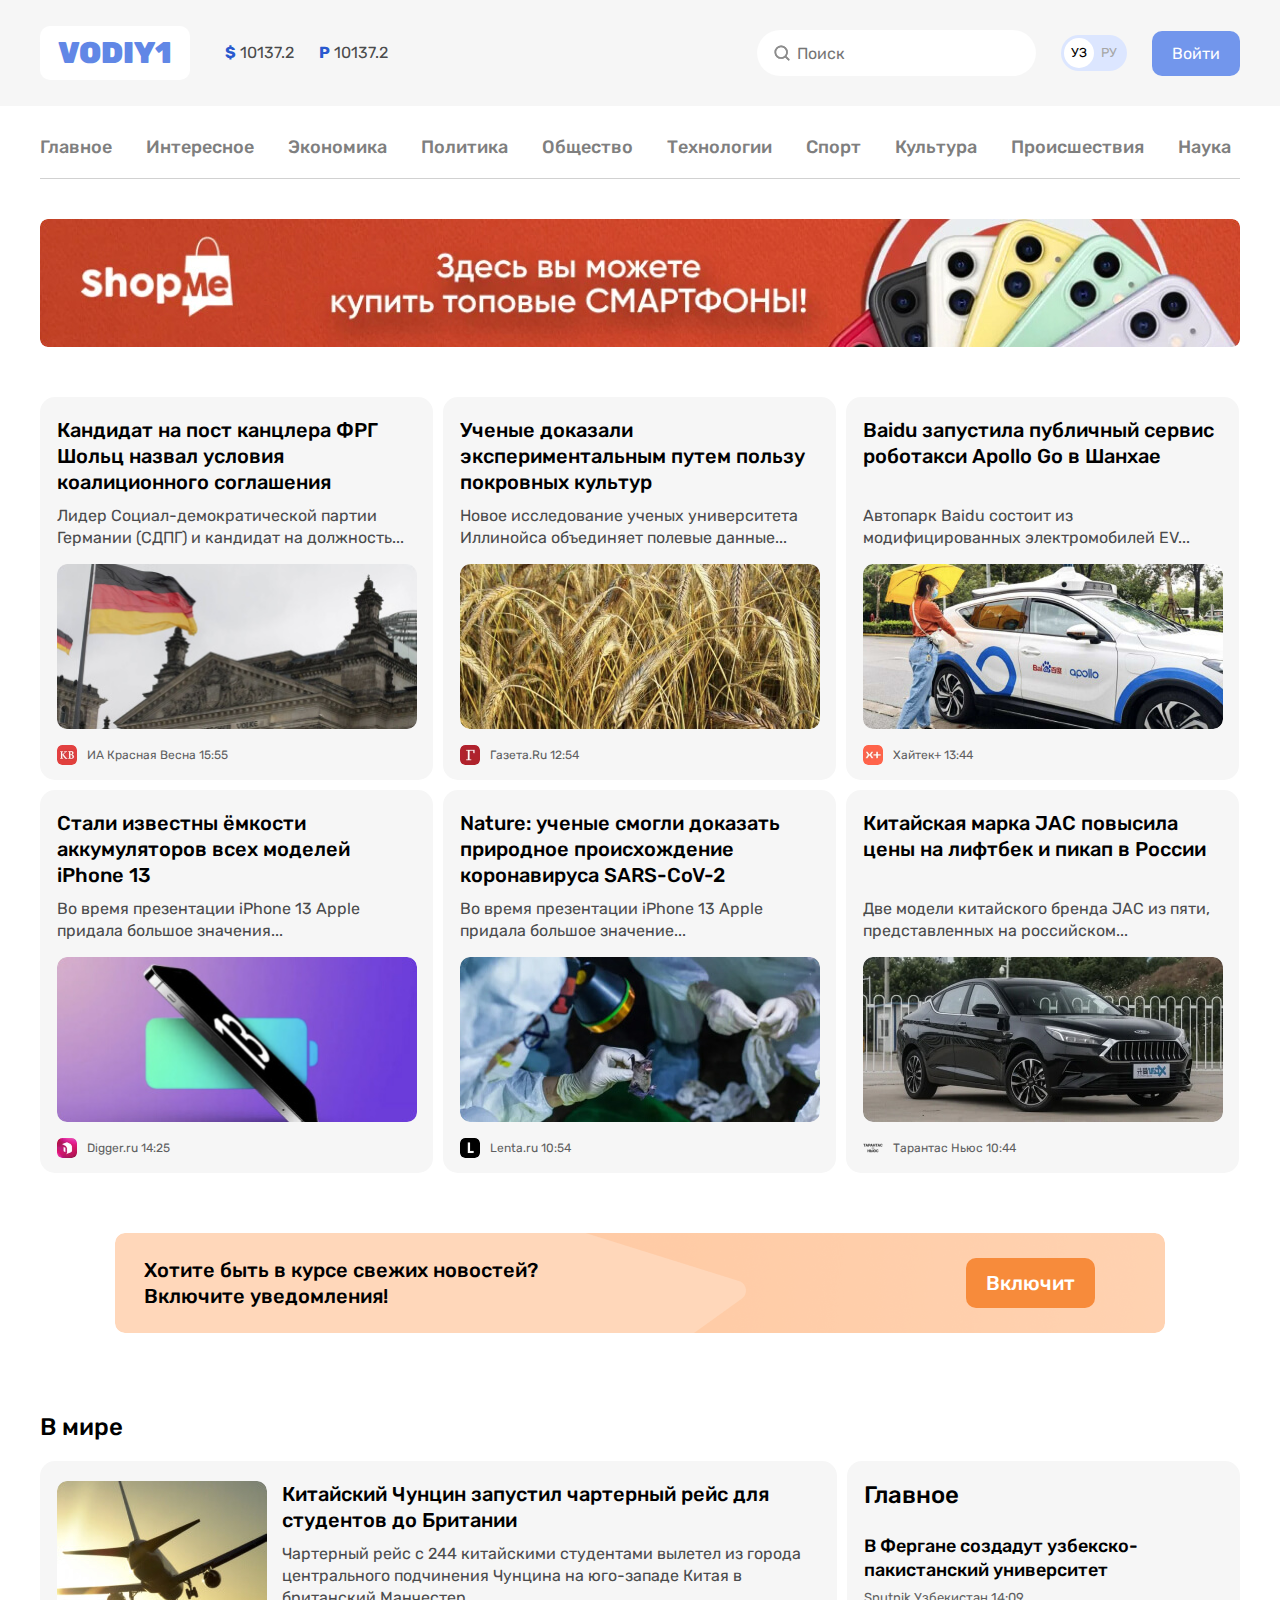
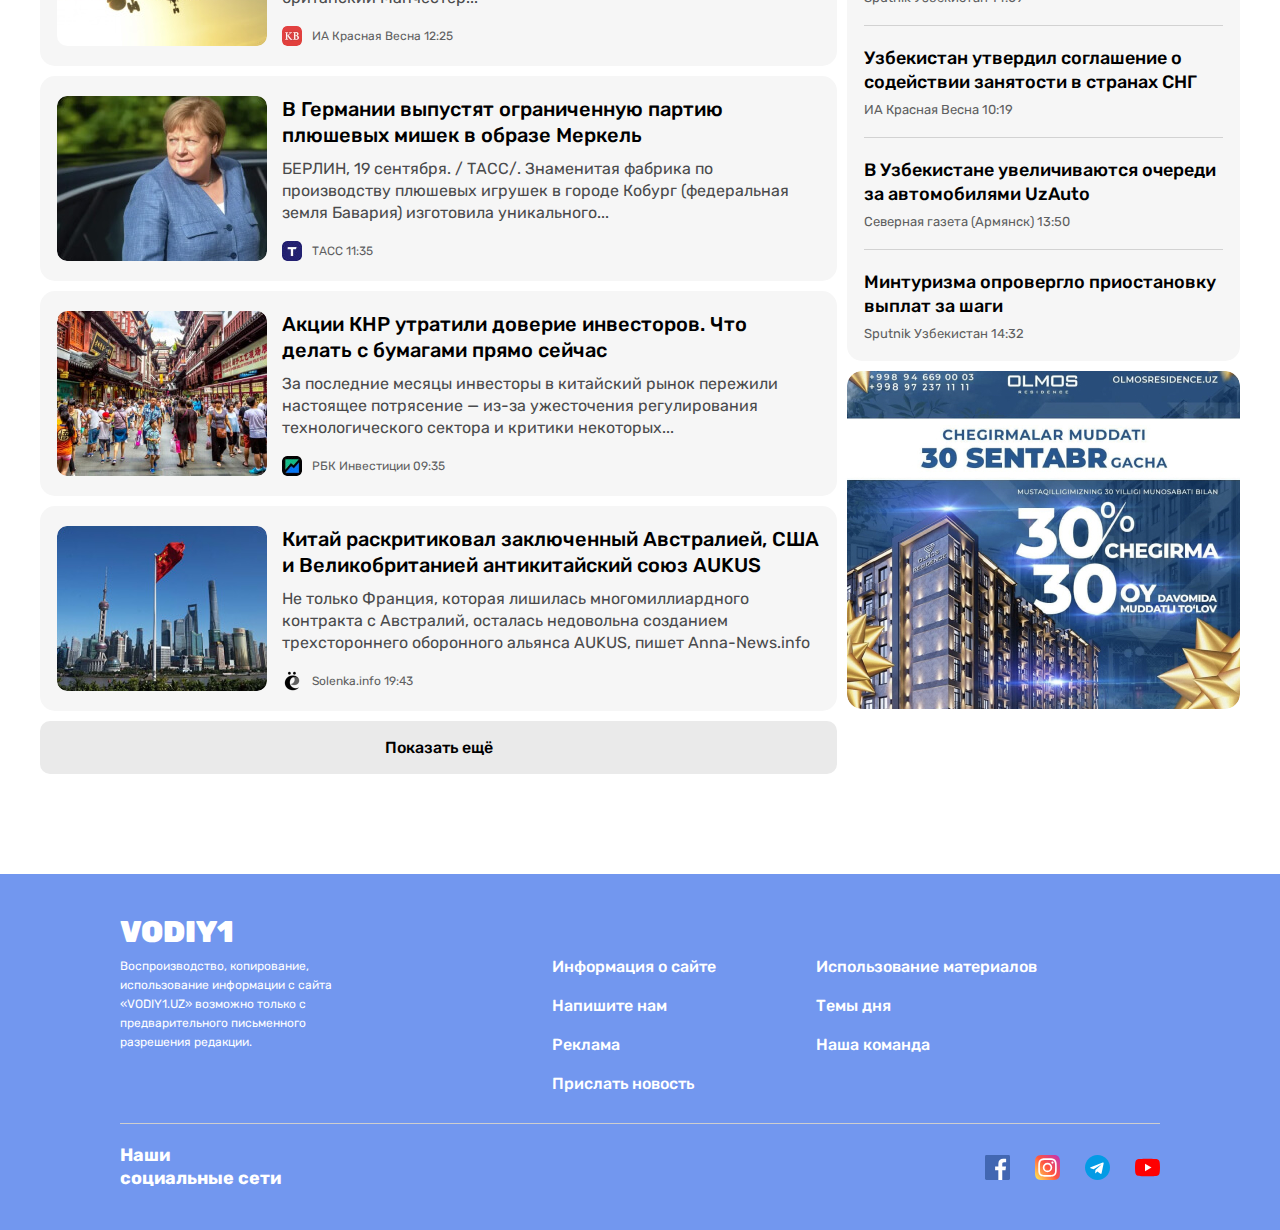
==== commit c708bb78: "vodiy" ====
--- a/index.html
+++ b/index.html
@@ -4,7 +4,7 @@
   <meta charset="UTF-8">
   <meta http-equiv="X-UA-Compatible" content="IE=edge">
   <meta name="viewport" content="width=device-width, initial-scale=1.0">
-  <title>Namanganliklar 24</title>
+  <title>Vdiy 1</title>
 
   <link rel="preconnect" href="https://fonts.googleapis.com">
   <link rel="preconnect" href="https://fonts.gstatic.com" crossorigin>
@@ -314,7 +314,7 @@
         <!-- <img class="sayt-footer-logo" src="images/footer-logo.svg" alt="footer-logo" width="264" height="28"> -->
       </a>
       <div class="sayt-footer-top">
-        <p class="sayt-footer-text">Воспроизводство, копирование, использование информации с сайта «NAMANGANLIKLAR24.UZ» возможно только с предварительного письменного разрешения редакции.
+        <p class="sayt-footer-text">Воспроизводство, копирование, использование информации с сайта «VODIY1.UZ» возможно только с предварительного письменного разрешения редакции.
         </p>
         <ul class="sayt-footer-nav">
           <li class="sayt-footer-nav-child">
